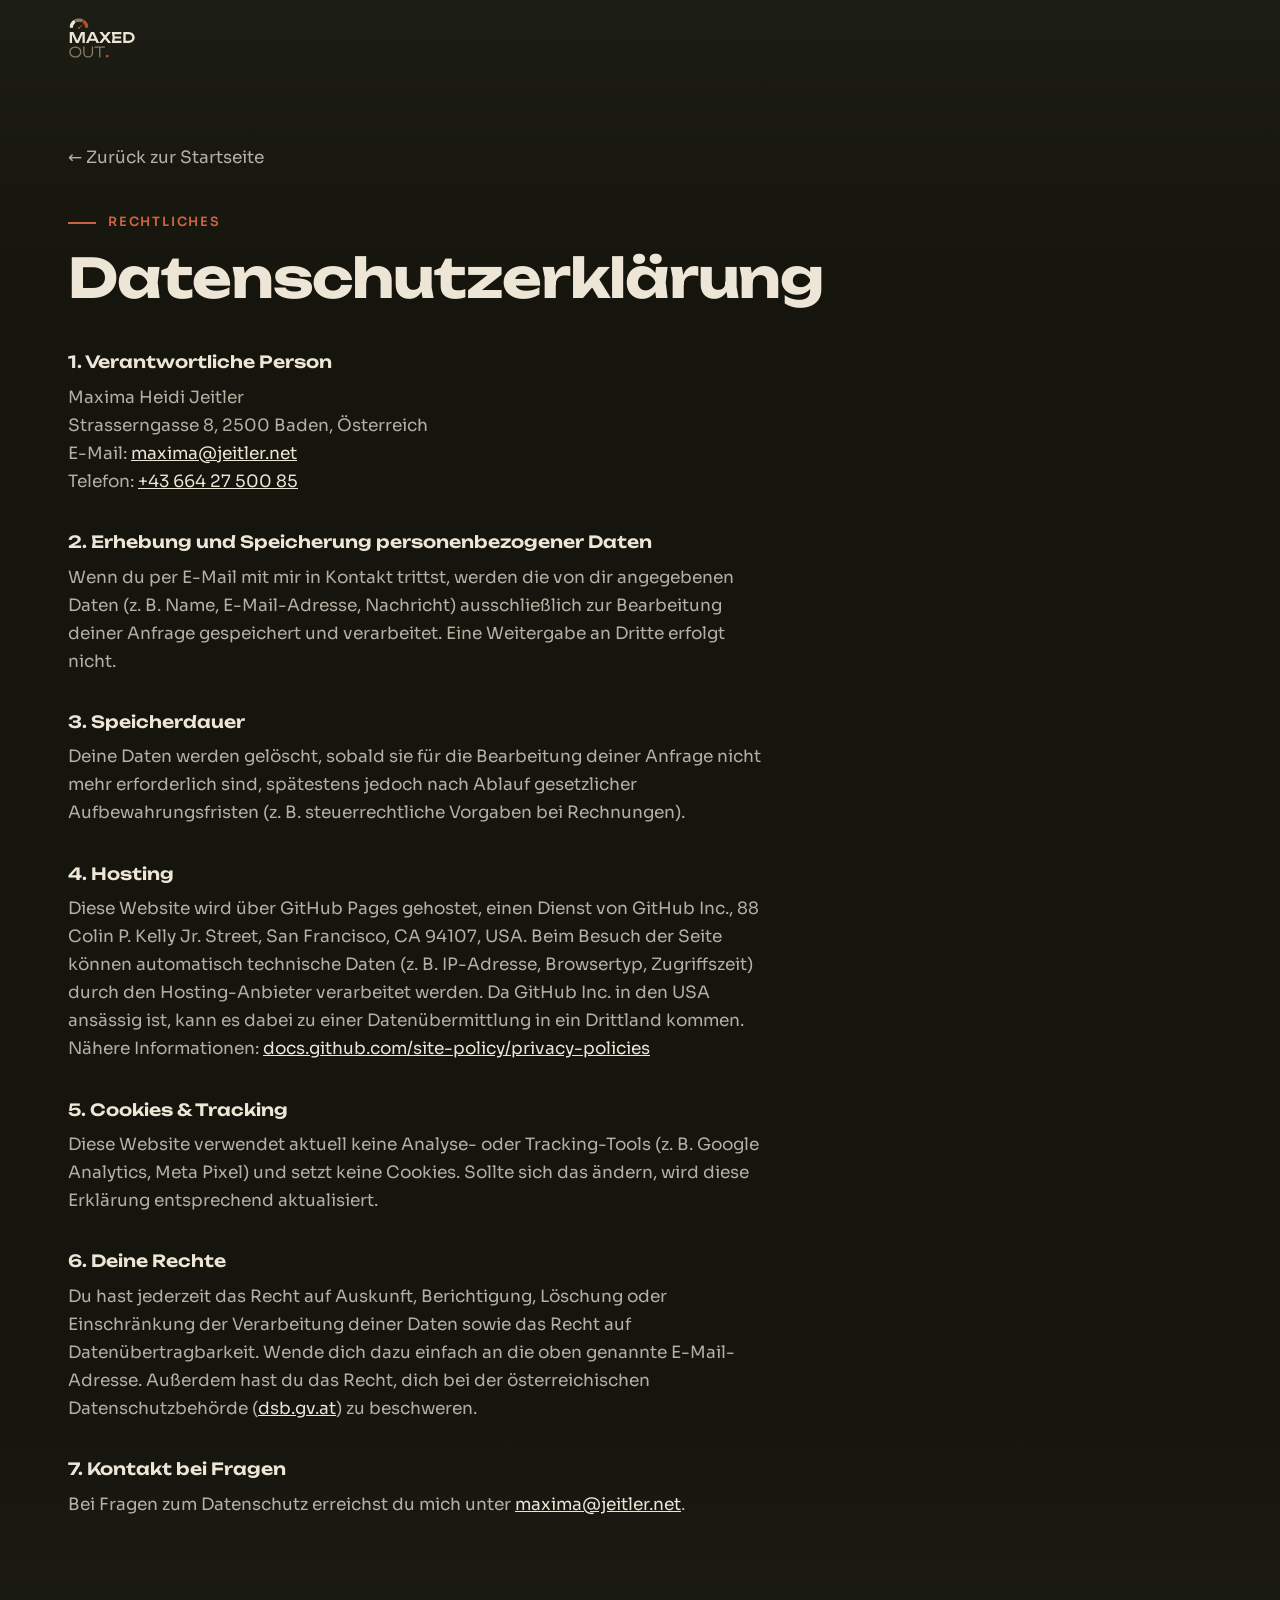
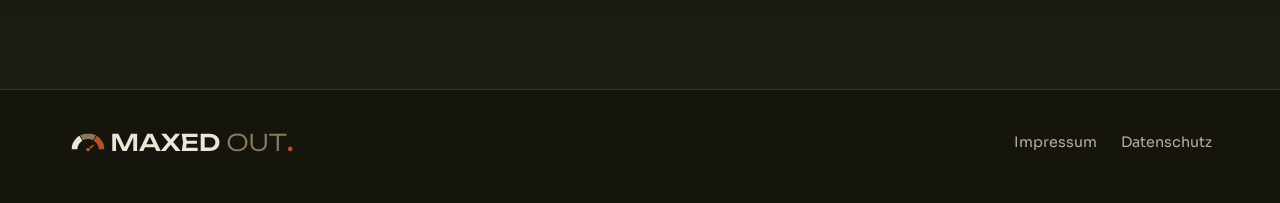
==== datenschutz.html @ 5dde068a "Add files via upload" ====
<!DOCTYPE html>
<html lang="de">
<head>
<meta charset="UTF-8">
<meta name="viewport" content="width=device-width, initial-scale=1">
<title>Datenschutzerklärung — MAXED OUT.</title>
<link rel="preconnect" href="https://fonts.googleapis.com">
<link rel="preconnect" href="https://fonts.gstatic.com" crossorigin>
<link href="https://fonts.googleapis.com/css2?family=Unbounded:wght@600;700;800&family=Sora:wght@300;400;500;600;700&display=swap" rel="stylesheet">
<link rel="icon" href="favicon.svg" type="image/svg+xml">
<link rel="stylesheet" href="styles.css">
</head>
<body>

<header class="nav">
  <div class="container nav__inner">
    <a href="index.html" class="wordmark" aria-label="MAXED OUT. — Startseite">
      <img class="logo logo--nav" src="maxed-out-full.svg" alt="MAXED OUT.">
    </a>
  </div>
</header>

<main id="main">
  <section class="section section--black legal">
    <div class="container">
      <a class="legal__back" href="index.html">← Zurück zur Startseite</a>
      <p class="eyebrow"><span class="eyebrow__bar" aria-hidden="true"></span>Rechtliches</p>
      <h1 class="display-2">Datenschutzerklärung</h1>

      <div class="legal__body">
        <div>
          <h2>1. Verantwortliche Person</h2>
          <p>
            Maxima Heidi Jeitler<br>
            Strasserngasse 8, 2500 Baden, Österreich<br>
            E-Mail: <a href="mailto:maxima@jeitler.net">maxima@jeitler.net</a><br>
            Telefon: <a href="tel:+436642750085">+43 664 27 500 85</a>
          </p>
        </div>

        <div>
          <h2>2. Erhebung und Speicherung personenbezogener Daten</h2>
          <p>Wenn du per E-Mail mit mir in Kontakt trittst, werden die von dir angegebenen Daten (z. B. Name, E-Mail-Adresse, Nachricht) ausschließlich zur Bearbeitung deiner Anfrage gespeichert und verarbeitet. Eine Weitergabe an Dritte erfolgt nicht.</p>
        </div>

        <div>
          <h2>3. Speicherdauer</h2>
          <p>Deine Daten werden gelöscht, sobald sie für die Bearbeitung deiner Anfrage nicht mehr erforderlich sind, spätestens jedoch nach Ablauf gesetzlicher Aufbewahrungsfristen (z. B. steuerrechtliche Vorgaben bei Rechnungen).</p>
        </div>

        <div>
          <h2>4. Hosting</h2>
          <p>Diese Website wird über GitHub Pages gehostet, einen Dienst von GitHub Inc., 88 Colin P. Kelly Jr. Street, San Francisco, CA 94107, USA. Beim Besuch der Seite können automatisch technische Daten (z. B. IP-Adresse, Browsertyp, Zugriffszeit) durch den Hosting-Anbieter verarbeitet werden. Da GitHub Inc. in den USA ansässig ist, kann es dabei zu einer Datenübermittlung in ein Drittland kommen. Nähere Informationen: <a href="https://docs.github.com/site-policy/privacy-policies" target="_blank" rel="noopener">docs.github.com/site-policy/privacy-policies</a></p>
        </div>

        <div>
          <h2>5. Cookies &amp; Tracking</h2>
          <p>Diese Website verwendet aktuell keine Analyse- oder Tracking-Tools (z. B. Google Analytics, Meta Pixel) und setzt keine Cookies. Sollte sich das ändern, wird diese Erklärung entsprechend aktualisiert.</p>
        </div>

        <div>
          <h2>6. Deine Rechte</h2>
          <p>Du hast jederzeit das Recht auf Auskunft, Berichtigung, Löschung oder Einschränkung der Verarbeitung deiner Daten sowie das Recht auf Datenübertragbarkeit. Wende dich dazu einfach an die oben genannte E-Mail-Adresse. Außerdem hast du das Recht, dich bei der österreichischen Datenschutzbehörde (<a href="https://www.dsb.gv.at" target="_blank" rel="noopener">dsb.gv.at</a>) zu beschweren.</p>
        </div>

        <div>
          <h2>7. Kontakt bei Fragen</h2>
          <p>Bei Fragen zum Datenschutz erreichst du mich unter <a href="mailto:maxima@jeitler.net">maxima@jeitler.net</a>.</p>
        </div>
      </div>
    </div>
  </section>
</main>

<footer class="footer section--black">
  <div class="container footer__inner">
    <a class="wordmark" href="index.html" aria-label="MAXED OUT. — Startseite">
      <img class="logo logo--footer" src="maxed-out-mittel.svg" alt="MAXED OUT.">
    </a>
    <div class="footer__links">
      <a href="impressum.html">Impressum</a>
      <a href="datenschutz.html">Datenschutz</a>
    </div>
  </div>
</footer>

<script src="script.js" defer></script>
</body>
</html>
---- styles.css ----
/* =========================================================
   MAXED OUT. · Styles
   Farben und Schriften aus der Brand Summary.
   ========================================================= */

:root {
  --near-black: #15140D;
  --olive: #2F3227;
  --olive-soft: #383B2E;
  --rust: #B5502D;
  --rust-bright: #CC6340;
  --taupe: #8A7A5C;
  --sand: #EDE6D6;
  --sand-dim: rgba(237, 230, 214, 0.74);
  --sand-faint: rgba(237, 230, 214, 0.14);

  --font-display: 'Unbounded', 'Arial Black', sans-serif;
  --font-body: 'Sora', system-ui, sans-serif;

  --fs-hero: clamp(2.3rem, 8.4vw, 5.6rem);
  --fs-h2: clamp(1.9rem, 5vw, 3.4rem);
  --fs-h3: clamp(1.35rem, 2.4vw, 1.75rem);
  --fs-body-lg: clamp(1.1rem, 1.6vw, 1.3rem);

  --pad-x: clamp(1.25rem, 4vw, 3rem);
  --section-y: clamp(5rem, 12vw, 10rem);
  --radius: 1.25rem;
  --ease-out: cubic-bezier(.16, 1, .3, 1);
}

*, *::before, *::after { box-sizing: border-box; }

html {
  scroll-behavior: smooth;
  scroll-padding-top: 5.5rem;
  -webkit-text-size-adjust: 100%;
}

body {
  margin: 0;
  font-family: var(--font-body);
  font-size: 1.0625rem;
  line-height: 1.65;
  color: var(--sand);
  background: var(--near-black);
  -webkit-font-smoothing: antialiased;
  overflow-x: hidden;
}

img, svg { display: block; max-width: 100%; }
a { color: inherit; }
button { font: inherit; color: inherit; }
::selection { background: var(--rust); color: var(--sand); }

:focus-visible { outline: 2px solid var(--rust-bright); outline-offset: 4px; border-radius: 6px; }

.container { width: 100%; max-width: 1240px; margin: 0 auto; padding: 0 var(--pad-x); }

.skip-link {
  position: absolute; left: 1rem; top: -4rem; z-index: 200;
  background: var(--sand); color: var(--near-black); padding: .6rem 1rem; border-radius: .5rem;
  font-weight: 600; text-decoration: none;
}
.skip-link:focus { top: 1rem; }

/* ---------- Typo ---------- */
.display-1, .display-2, .display-3 { font-family: var(--font-display); margin: 0; color: var(--sand); }
.display-1 { font-size: var(--fs-hero); font-weight: 800; line-height: 1.02; letter-spacing: -0.03em; }
.display-2 { font-size: var(--fs-h2); font-weight: 700; line-height: 1.08; letter-spacing: -0.02em; }
.display-3 { font-size: var(--fs-h3); font-weight: 600; line-height: 1.2; letter-spacing: -0.01em; }
.body-lg { font-size: var(--fs-body-lg); line-height: 1.55; }
.dot-accent { color: var(--rust); }
.kicker { margin: 0 0 1.25rem; font-size: .95rem; color: var(--sand-dim); letter-spacing: .01em; }

/* Alte Klassen, die Impressum und Datenschutz noch benutzen */
.eyebrow { display: flex; align-items: center; gap: .75rem; margin: 0 0 1rem; font-size: .8rem; font-weight: 600; letter-spacing: .14em; text-transform: uppercase; color: var(--rust-bright); }
.eyebrow__bar { width: 1.75rem; height: 2px; background: currentColor; }

/* ---------- Buttons ---------- */
.btn {
  --glow-x: 50%; --glow-y: 50%;
  position: relative; display: inline-flex; align-items: center; justify-content: center;
  min-height: 3rem; padding: .8rem 1.5rem; border-radius: 999px;
  font-family: var(--font-body); font-weight: 600; font-size: 1rem; text-decoration: none; white-space: nowrap;
  border: 1px solid transparent; cursor: pointer; overflow: hidden; isolation: isolate;
  transition: background-color .3s, border-color .3s, color .3s;
}
.btn::before {
  content: ''; position: absolute; inset: 0; z-index: -1; opacity: 0;
  background: radial-gradient(120px circle at var(--glow-x) var(--glow-y), rgba(255, 236, 210, .35), transparent 70%);
  transition: opacity .3s;
}
.btn:hover::before { opacity: 1; }
.btn--primary { background: var(--rust); color: var(--sand); }
.btn--primary:hover { background: var(--rust-bright); }
.btn--ghost { border-color: rgba(237, 230, 214, .28); color: var(--sand); }
.btn--ghost:hover { border-color: var(--sand); }
.btn--lg { min-height: 3.6rem; padding: 1rem 2rem; font-size: 1.05rem; }

/* ---------- Navigation ---------- */
.nav {
  position: fixed; inset: 0 0 auto; z-index: 100;
  transition: background-color .4s, backdrop-filter .4s, transform .5s var(--ease-out), border-color .4s;
  border-bottom: 1px solid transparent;
}
.nav.is-scrolled { background: rgba(21, 20, 13, .72); backdrop-filter: blur(18px); -webkit-backdrop-filter: blur(18px); border-color: var(--sand-faint); }
.nav.is-hidden { transform: translateY(-100%); }
.nav__inner { display: flex; align-items: center; gap: 2rem; height: 4.75rem; }
.wordmark { display: inline-flex; flex-shrink: 0; }
.logo--nav { height: 2.6rem; width: auto; }
.logo--footer { height: 1.6rem; width: auto; }
.nav__links { display: flex; gap: 2rem; margin-left: auto; }
.nav__link { position: relative; text-decoration: none; font-size: .95rem; color: var(--sand-dim); transition: color .3s; }
.nav__link::after { content: ''; position: absolute; left: 0; right: 0; bottom: -.3rem; height: 2px; background: var(--rust); transform: scaleX(0); transform-origin: right; transition: transform .4s var(--ease-out); }
.nav__link:hover, .nav__link.is-current { color: var(--sand); }
.nav__link:hover::after, .nav__link.is-current::after { transform: scaleX(1); transform-origin: left; }
.nav__cta { min-height: 2.6rem; padding: .5rem 1.2rem; font-size: .92rem; }

.nav__burger { display: none; margin-left: auto; width: 2.75rem; height: 2.75rem; border: 0; background: none; cursor: pointer; position: relative; z-index: 120; }
.nav__burger span { position: absolute; left: .6rem; right: .6rem; height: 2px; background: var(--sand); border-radius: 2px; transition: transform .45s var(--ease-out); }
.nav__burger span:first-child { top: 1.05rem; }
.nav__burger span:last-child { top: 1.6rem; }
.nav__burger[aria-expanded="true"] span:first-child { transform: translateY(.275rem) rotate(45deg); }
.nav__burger[aria-expanded="true"] span:last-child { transform: translateY(-.275rem) rotate(-45deg); }

.drawer {
  position: fixed; inset: 0; z-index: 90; background: var(--olive);
  display: flex; flex-direction: column; justify-content: center; gap: 3rem; padding: 6rem var(--pad-x) 3rem;
  clip-path: circle(0 at calc(100% - 2.6rem) 2.4rem);
  transition: clip-path .7s var(--ease-out);
}
.drawer.is-open { clip-path: circle(150% at calc(100% - 2.6rem) 2.4rem); }
.drawer__links { display: flex; flex-direction: column; gap: .5rem; }
.drawer__links a { font-family: var(--font-display); font-weight: 700; font-size: clamp(2rem, 10vw, 3rem); text-decoration: none; line-height: 1.2;
  opacity: 0; transform: translateY(1rem); transition: opacity .5s, transform .6s var(--ease-out); }
.drawer.is-open .drawer__links a { opacity: 1; transform: none; }
.drawer.is-open .drawer__links a:nth-child(2) { transition-delay: .05s; }
.drawer.is-open .drawer__links a:nth-child(3) { transition-delay: .1s; }
.drawer.is-open .drawer__links a:nth-child(4) { transition-delay: .15s; }
.drawer__links a:last-child { color: var(--rust-bright); }
.drawer__insta { color: var(--sand-dim); text-decoration: none; }

@media (max-width: 860px) {
  .nav__links, .nav__cta { display: none; }
  .nav__burger { display: block; }
  .logo--nav { height: 2.2rem; }
}

/* ---------- Sections ---------- */
.section { position: relative; padding: var(--section-y) 0; overflow: hidden; }
/* Weiche Übergänge: dunkle und olive Abschnitte laufen ineinander */
.section--black { background: linear-gradient(180deg, #1C1D15 0%, var(--near-black) 18%, var(--near-black) 82%, #1C1D15 100%); }
.section--olive { background: linear-gradient(180deg, var(--near-black) 0%, #262820 12%, var(--olive) 30%, var(--olive) 70%, #262820 88%, var(--near-black) 100%); }
.section > .container { position: relative; z-index: 1; }

/* =========================================================
   Glut: große, weiche Farbflächen pro Abschnitt, dazu ein
   feines Korn. Alles statisch, damit nichts ruckelt.
   ========================================================= */
.glow {
  position: absolute; inset: -20% -15%; pointer-events: none; z-index: 0;
  background:
    radial-gradient(var(--s1, 60%) var(--s1, 60%) at var(--x1, 30%) var(--y1, 25%), var(--c1, rgba(200, 100, 56, .3)), transparent 70%),
    radial-gradient(var(--s2, 55%) var(--s2, 55%) at var(--x2, 70%) var(--y2, 75%), var(--c2, rgba(138, 122, 92, .24)), transparent 72%);
}
.glow::after { /* Korn, scrollt mit, keine Mischmodi */
  content: ''; position: absolute; inset: 0; opacity: .5;
  background-image: url("data:image/svg+xml,%3Csvg xmlns='http://www.w3.org/2000/svg' width='200' height='200'%3E%3Cfilter id='n'%3E%3CfeTurbulence type='fractalNoise' baseFrequency='0.8' numOctaves='2' stitchTiles='stitch'/%3E%3CfeColorMatrix values='0 0 0 0 .93  0 0 0 0 .9  0 0 0 0 .84  0 0 0 .55 -.22'/%3E%3C/filter%3E%3Crect width='100%25' height='100%25' filter='url(%23n)'/%3E%3C/svg%3E");
}

/* Oben: mehr Grün, mehr Tiefe, nur ein Hauch Rost */
.glow--hero    { --c1: rgba(96, 104, 76, .55);  --x1: 22%; --y1: 20%; --s1: 62%;
                 --c2: rgba(181, 80, 45, .2);   --x2: 78%; --y2: 62%; --s2: 48%; }
.glow--about   { --c1: rgba(181, 80, 45, .26);  --x1: 88%; --y1: 22%; --s1: 58%;
                 --c2: rgba(138, 122, 92, .2);  --x2: 10%; --y2: 80%; --s2: 58%; }
.glow--offer   { --c1: rgba(200, 100, 56, .28); --x1: 50%; --y1: 18%; --s1: 66%;
                 --c2: rgba(96, 104, 76, .35);  --x2: 15%; --y2: 85%; --s2: 55%; }
.glow--process { --c1: rgba(181, 80, 45, .24);  --x1: 6%;  --y1: 40%; --s1: 55%;
                 --c2: rgba(138, 122, 92, .2);  --x2: 94%; --y2: 78%; --s2: 48%; }
.glow--closing { --c1: rgba(200, 100, 56, .4);  --x1: 50%; --y1: 40%; --s1: 70%;
                 --c2: rgba(96, 104, 76, .3);   --x2: 50%; --y2: 95%; --s2: 60%; }

/* ---------- Hero ---------- */
.hero {
  position: relative; min-height: 100svh; display: flex; flex-direction: column; justify-content: center;
  padding: 7rem 0 4rem; overflow: hidden;
  background: linear-gradient(180deg, #262820 0%, var(--olive) 35%, var(--olive) 60%, #1C1D15 100%);
}
.hero__glow {
  position: absolute; width: 70vmax; height: 70vmax; left: 72%; top: 52%; border-radius: 50%;
  background: radial-gradient(circle, rgba(181, 80, 45, .42), rgba(181, 80, 45, 0) 60%);
  transform: translate(-50%, -50%); pointer-events: none; transition: opacity .6s;
  opacity: var(--heat, .35);
}
.hero__grid { position: relative; z-index: 1; display: grid; grid-template-columns: 1.05fr 1fr; align-items: center; gap: clamp(2rem, 5vw, 5rem); }
.hero__gauge { position: relative; order: 2; }
.hero__gauge svg { width: 100%; height: auto; overflow: visible; }
.hero__readout {
  position: absolute; left: 50%; bottom: -2.1rem; transform: translateX(-50%);
  font-family: var(--font-display); font-weight: 600; font-size: clamp(.9rem, 1.4vw, 1.1rem); color: var(--sand-dim);
  font-variant-numeric: tabular-nums; letter-spacing: .02em;
}
.hero__unit { opacity: .6; margin-left: .1em; }
.hero__content { order: 1; }
.hero__title { font-size: clamp(2rem, 7.4vw, 4rem); hyphens: manual; }
.hero__sub { max-width: 30rem; margin: 1.5rem 0 2.25rem; color: var(--sand-dim); }
.hero__actions { display: flex; flex-wrap: wrap; gap: .75rem; }
.hero__hint { z-index: 1; position: absolute; left: 0; right: 0; bottom: 1.5rem; margin: 0; text-align: center; font-size: .82rem; color: rgba(237, 230, 214, .45); }
.hint-touch { display: none; }
@media (hover: none) { .hint-mouse { display: none; } .hint-touch { display: inline; } }

@media (max-width: 860px) {
  .hero { padding-top: 6rem; justify-content: flex-start; }
  .hero__grid { grid-template-columns: 1fr; gap: 2.5rem; }
  .hero__gauge { order: 1; width: min(78%, 360px); margin: 1rem auto 0; }
  .hero__content { order: 2; }
}

/* Wort-Split fürs Intro */
.split-word { display: inline-block; overflow: hidden; vertical-align: top; padding-bottom: .08em; margin-bottom: -.08em; }
.split-word > span { display: inline-block; transform: translateY(105%); transition: transform 1s var(--ease-out); }
.is-in .split-word > span { transform: none; }

/* ---------- Laufband ---------- */
.marquee { background: var(--rust); color: var(--sand); overflow: hidden; padding: 1.1rem 0; white-space: nowrap; }
.marquee__track { display: inline-flex; align-items: center; gap: 1.75rem; will-change: transform; }
.marquee__track span { font-family: var(--font-display); font-weight: 600; font-size: clamp(1rem, 2vw, 1.35rem); letter-spacing: -.01em; }
.marquee__track i { width: .5rem; height: .5rem; border-radius: 50%; background: var(--near-black); flex-shrink: 0; }

/* ---------- Über mich ---------- */
.about__grid { display: grid; grid-template-columns: .85fr 1fr; gap: clamp(2.5rem, 6vw, 6rem); align-items: center; }
.about__portrait { position: relative; margin: 0; border-radius: var(--radius); transform-style: preserve-3d; will-change: transform; }
.about__portrait picture, .about__portrait img { border-radius: var(--radius); }
.about__portrait img { width: 100%; height: auto; aspect-ratio: 2 / 3; object-fit: cover; box-shadow: 0 30px 80px rgba(0, 0, 0, .45); }
.about__portrait::after { /* Lichtreflex, folgt dem Zeiger */
  content: ''; position: absolute; inset: 0; border-radius: inherit; pointer-events: none;
  background: radial-gradient(400px circle at var(--lx, 50%) var(--ly, 0%), rgba(255, 230, 200, .16), transparent 60%);
  opacity: var(--lo, 0); transition: opacity .4s;
}
.about__tag {
  position: absolute; left: 1rem; bottom: 1rem; padding: .45rem .9rem; border-radius: 999px;
  background: rgba(21, 20, 13, .6); backdrop-filter: blur(10px); -webkit-backdrop-filter: blur(10px);
  font-size: .85rem; transform: translateZ(40px);
}
.about__text > * + * { margin-top: 1.25rem; }
.about__text .display-2 { margin-bottom: 1.75rem; }
.about__text p { margin-bottom: 0; color: var(--sand-dim); max-width: 34rem; }
.about__text .body-lg { color: var(--sand); }
.about__text .about__quote { font-size: var(--fs-body-lg); line-height: 1.5; color: var(--sand); }
.accent-text { color: var(--rust-bright); }
.about__insta { display: inline-block; margin-top: 2rem; color: var(--sand-dim); text-decoration: none; font-size: .95rem; }
.about__insta span { color: var(--sand); border-bottom: 1px solid var(--rust); padding-bottom: 1px; margin-left: .25rem; transition: color .3s; }
.about__insta:hover span { color: var(--rust-bright); }
@media (max-width: 860px) {
  .about__grid { grid-template-columns: 1fr; }
  .about__portrait { max-width: 420px; }
}

/* ---------- Angebot / Tacho-Regler ---------- */
.offer__head { display: grid; grid-template-columns: 1fr 1fr; gap: 2rem 4rem; align-items: end; margin-bottom: clamp(3rem, 6vw, 5rem); }
.offer__intro { margin: 0; color: var(--sand-dim); max-width: 30rem; }
.offer__grid { display: grid; grid-template-columns: 1.1fr 1fr; gap: clamp(2.5rem, 6vw, 6rem); align-items: center; }
.dial { user-select: none; -webkit-user-select: none; }
.dial__gauge { position: relative; touch-action: none; cursor: grab; }
.dial__gauge.is-dragging { cursor: grabbing; }
.dial__gauge svg { width: 100%; height: auto; overflow: visible; }
.dial__stops { display: grid; grid-template-columns: repeat(4, 1fr); gap: .5rem; margin-top: 2rem; }
.dial__stop {
  min-height: 2.9rem; padding: .5rem .4rem; border-radius: 999px; cursor: pointer;
  background: transparent; border: 1px solid rgba(237, 230, 214, .2); color: var(--sand-dim); font-size: .9rem; font-weight: 500;
  transition: background-color .35s, color .35s, border-color .35s;
}
.dial__stop:hover { border-color: rgba(237, 230, 214, .5); color: var(--sand); }
.dial__stop[aria-selected="true"] { background: var(--sand); color: var(--near-black); border-color: var(--sand); }
.dial__stop[data-stop="3"][aria-selected="true"] { background: var(--rust); color: var(--sand); border-color: var(--rust); }

.offer__panel { position: relative; min-height: 17rem; }
.offer__item {
  position: absolute; inset: 0 0 auto; opacity: 0; transform: translateY(1.25rem); pointer-events: none;
  transition: opacity .45s, transform .7s var(--ease-out);
}
.offer__item.is-active { position: relative; opacity: 1; transform: none; pointer-events: auto; transition-delay: .08s; }
.offer__item p { color: var(--sand-dim); margin: 1rem 0 0; max-width: 32rem; font-size: var(--fs-body-lg); line-height: 1.55; }
.offer__item .offer__fit { font-size: .95rem; color: var(--sand); padding-top: 1rem; border-top: 1px solid var(--sand-faint); margin-top: 1.5rem; }
.offer__item .offer__max { margin: 0 0 .75rem; font-family: var(--font-display); font-weight: 700; font-size: .95rem; color: var(--rust-bright); }
@media (max-width: 860px) {
  .offer__head, .offer__grid { grid-template-columns: 1fr; }
  .dial { max-width: 460px; }
  .offer__panel { min-height: 19rem; }
}

/* Gemeinsame Tacho-Teile */
.g-seg { transition: opacity .35s; }
.g-tick { stroke: rgba(237, 230, 214, .22); stroke-width: 3; stroke-linecap: round; }
.g-label { font-family: var(--font-body); font-size: 15px; fill: rgba(237, 230, 214, .5); }
.g-redline { filter: drop-shadow(0 0 0 rgba(181, 80, 45, 0)); transition: filter .5s; }
.is-hot .g-redline { filter: drop-shadow(0 0 14px rgba(204, 99, 64, .75)); }

/* ---------- Ablauf ---------- */
.process__inner { max-width: 1000px; }
.process__inner .display-2 { margin-bottom: clamp(2.5rem, 5vw, 4rem); }
.steps { --line-x: .55rem; position: relative; list-style: none; margin: 0; padding: 0 0 0 clamp(2.5rem, 6vw, 4.5rem); display: grid; gap: clamp(2.5rem, 6vw, 4rem); }
.steps::before { /* Linie */
  content: ''; position: absolute; left: var(--line-x); top: .6rem; bottom: .6rem; width: 2px; margin-left: -1px;
  background: var(--sand-faint);
}
.steps::after { /* gefüllter Teil der Linie */
  content: ''; position: absolute; left: var(--line-x); top: .6rem; width: 2px; margin-left: -1px;
  height: calc((100% - 1.2rem) * var(--fill, 0)); background: var(--rust);
}
.steps__dot {
  position: absolute; left: var(--line-x); top: .6rem; width: 1.1rem; height: 1.1rem; margin: -.55rem 0 0 -.55rem; border-radius: 50%;
  background: var(--rust); box-shadow: 0 0 0 .45rem rgba(181, 80, 45, .18); z-index: 1;
  transform: translateY(var(--dot-y, 0px));
}
.step { --o: 1; }
.js .step { --o: .2; }
.step__title {
  margin: 0; font-family: var(--font-display); font-weight: 700; letter-spacing: -.02em; line-height: 1.12;
  font-size: clamp(1.6rem, 4.4vw, 3.2rem); opacity: var(--o); transition: opacity .25s linear;
}
.step__text { margin: .6rem 0 0; color: var(--sand-dim); font-size: var(--fs-body-lg); opacity: calc(var(--o) * .95); transition: opacity .25s linear; }

/* ---------- Kontakt ---------- */
.contact { text-align: center; padding: clamp(6rem, 16vw, 12rem) 0; }
.contact__inner { position: relative; z-index: 1; display: flex; flex-direction: column; align-items: center; }
.contact__title { font-size: clamp(2.8rem, 13vw, 9rem); }
.contact__sub { color: var(--sand-dim); margin: 1.5rem 0 .5rem; }
.contact__region { color: rgba(237, 230, 214, .55); font-size: .95rem; max-width: 28rem; margin: 0 0 2.5rem; }
.contact__actions { display: flex; flex-wrap: wrap; justify-content: center; gap: .75rem; }
.copy-mail {
  margin-top: 2.25rem; display: inline-flex; align-items: center; gap: .9rem; padding: .5rem .5rem .5rem 1.1rem;
  background: rgba(21, 20, 13, .35); border: 1px solid var(--sand-faint); border-radius: 999px; cursor: pointer;
  transition: border-color .3s;
}
.copy-mail:hover { border-color: rgba(237, 230, 214, .45); }
.copy-mail__addr { font-size: .95rem; }
.copy-mail__label { font-size: .8rem; font-weight: 600; padding: .35rem .8rem; border-radius: 999px; background: var(--sand-faint); min-width: 5.5rem; transition: background-color .3s, color .3s; }
.copy-mail.is-copied .copy-mail__label { background: var(--sand); color: var(--near-black); }

/* ---------- Footer ---------- */
.footer { background: var(--near-black); padding: 2.5rem 0 3rem; border-top: 1px solid var(--sand-faint); }
.footer__inner { display: flex; align-items: center; justify-content: space-between; gap: 1.5rem; flex-wrap: wrap; }
.footer__links { display: flex; gap: 1.5rem; font-size: .9rem; }
.footer__links a { color: var(--sand-dim); text-decoration: none; transition: color .3s; }
.footer__links a:hover { color: var(--sand); }

/* ---------- Mini-Tacho (Scroll-Fortschritt) ---------- */
.scroll-gauge {
  position: fixed; right: clamp(1rem, 2.5vw, 1.75rem); bottom: clamp(1rem, 2.5vw, 1.75rem); z-index: 80;
  width: 3.75rem; height: 3.75rem; border-radius: 50%; padding: .55rem; cursor: pointer;
  background: rgba(21, 20, 13, .7); border: 1px solid var(--sand-faint);
  backdrop-filter: blur(12px); -webkit-backdrop-filter: blur(12px);
  opacity: 0; transform: translateY(1rem) scale(.9); pointer-events: none;
  transition: opacity .4s, transform .5s var(--ease-out), border-color .3s;
}
.scroll-gauge.is-visible { opacity: 1; transform: none; pointer-events: auto; }
.scroll-gauge:hover { border-color: rgba(237, 230, 214, .45); }
.scroll-gauge svg { width: 100%; height: 100%; }

/* ---------- Scroll-Reveal ---------- */
.js [data-reveal] { opacity: 0; transform: translateY(1.75rem); transition: opacity .9s var(--ease-out), transform 1.1s var(--ease-out); }
.js [data-reveal].is-in { opacity: 1; transform: none; }
.js [data-intro] { opacity: 0; transform: translateY(1.25rem); transition: opacity .9s var(--ease-out), transform 1.1s var(--ease-out); }
.js [data-intro].is-in { opacity: 1; transform: none; }
.js [data-split][data-intro] { opacity: 1; transform: none; }

/* ---------- Cursor ---------- */
.cursor { display: none; }
.has-cursor, .has-cursor a, .has-cursor button, .has-cursor .dial__gauge { cursor: none; }
.has-cursor .cursor { display: block; position: fixed; left: 0; top: 0; z-index: 1000; pointer-events: none; }
.cursor__dot, .cursor__ring { position: fixed; left: 0; top: 0; border-radius: 50%; will-change: transform; }
.cursor__dot { width: 10px; height: 10px; margin: -5px 0 0 -5px; background: var(--rust); }
.cursor__ring {
  width: 44px; height: 44px; margin: -22px 0 0 -22px; border: 1.5px solid rgba(237, 230, 214, .55);
  transition: width .35s var(--ease-out), height .35s var(--ease-out), margin .35s var(--ease-out), border-color .3s, background-color .3s, opacity .3s;
}
.cursor.is-link .cursor__ring { width: 64px; height: 64px; margin: -32px 0 0 -32px; border-color: var(--sand); background: rgba(237, 230, 214, .08); }
.cursor.is-drag .cursor__ring { width: 76px; height: 76px; margin: -38px 0 0 -38px; border-color: var(--rust-bright); }
.cursor.is-hidden .cursor__dot, .cursor.is-hidden .cursor__ring { opacity: 0; }

/* ---------- Rechtliches (Impressum/Datenschutz) ---------- */
.legal { padding-top: 9rem; min-height: 80vh; }
.legal__back { display: inline-block; margin-bottom: 2.5rem; color: var(--sand-dim); text-decoration: none; }
.legal__back:hover { color: var(--sand); }
.legal .display-2 { margin-bottom: 2.5rem; }
.legal__body { max-width: 44rem; color: var(--sand-dim); }
.legal__body h2 { font-family: var(--font-display); font-size: 1.05rem; font-weight: 600; color: var(--sand); margin: 2rem 0 .5rem; }
.legal__body p { margin: 0 0 1rem; }
.legal__body a { color: var(--sand); }
.legal ~ .footer, .legal + .footer { margin-top: 0; }

/* ---------- Weniger Bewegung ---------- */
@media (prefers-reduced-motion: reduce) {
  html { scroll-behavior: auto; }
  *, *::before, *::after { transition-duration: .01ms !important; animation: none !important; }
  .js [data-reveal], .js [data-intro], .split-word > span { opacity: 1; transform: none; }
  .js .step { --o: 1; }
}
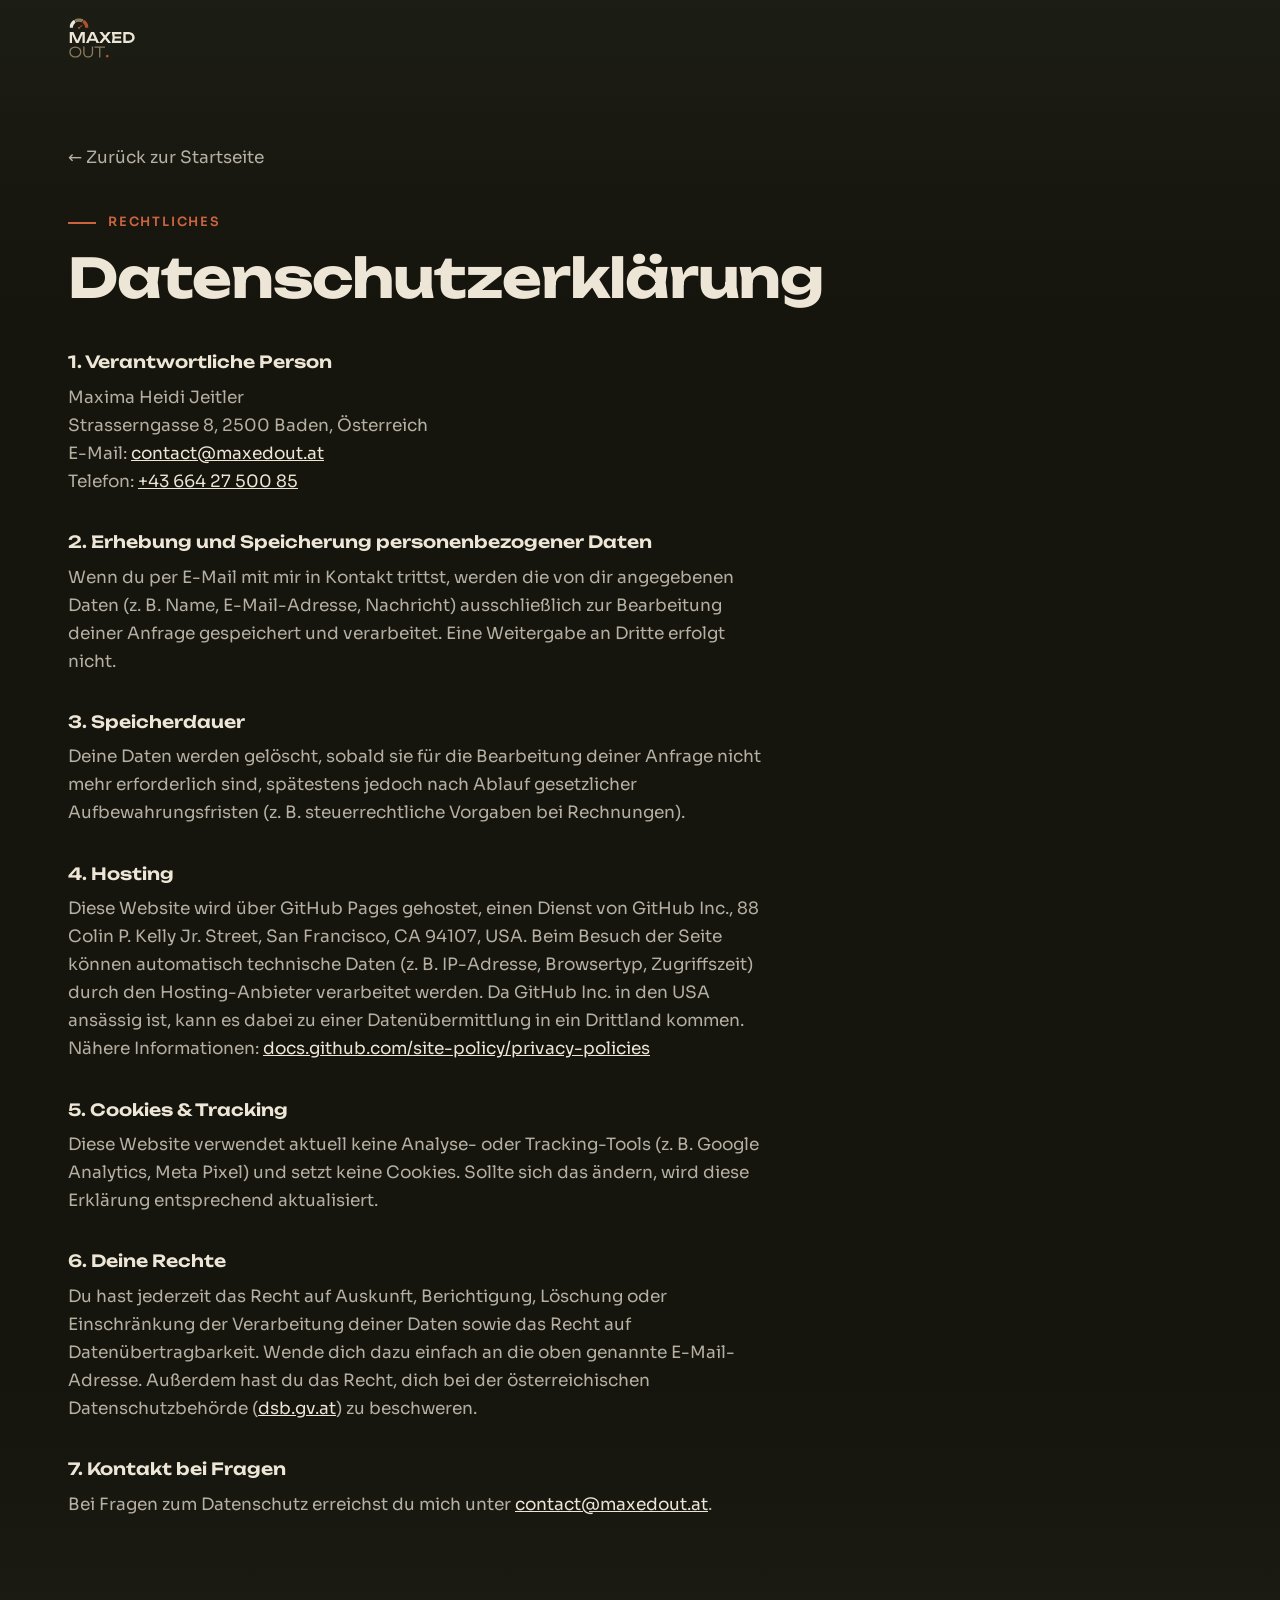
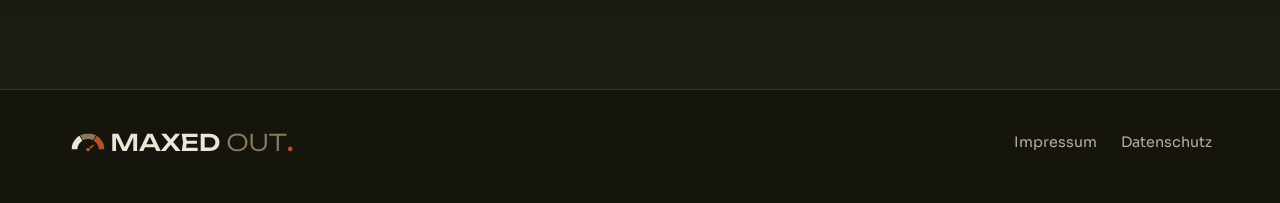
==== commit f1feb5af: "Add files via upload" ====
--- a/datenschutz.html
+++ b/datenschutz.html
@@ -33,7 +33,7 @@
           <p>
             Maxima Heidi Jeitler<br>
             Strasserngasse 8, 2500 Baden, Österreich<br>
-            E-Mail: <a href="mailto:maxima@jeitler.net">maxima@jeitler.net</a><br>
+            E-Mail: <a href="mailto:contact@maxedout.at">contact@maxedout.at</a><br>
             Telefon: <a href="tel:+436642750085">+43 664 27 500 85</a>
           </p>
         </div>
@@ -65,7 +65,7 @@
 
         <div>
           <h2>7. Kontakt bei Fragen</h2>
-          <p>Bei Fragen zum Datenschutz erreichst du mich unter <a href="mailto:maxima@jeitler.net">maxima@jeitler.net</a>.</p>
+          <p>Bei Fragen zum Datenschutz erreichst du mich unter <a href="mailto:contact@maxedout.at">contact@maxedout.at</a>.</p>
         </div>
       </div>
     </div>
--- a/styles.css
+++ b/styles.css
@@ -44,8 +44,11 @@
   color: var(--sand);
   background: var(--near-black);
   -webkit-font-smoothing: antialiased;
+  -webkit-tap-highlight-color: transparent;
   overflow-x: hidden;
-}
+  overflow-x: clip;
+}
+html.menu-open, html.menu-open body { overflow: hidden; }
 
 img, svg { display: block; max-width: 100%; }
 a { color: inherit; }
@@ -54,7 +57,7 @@
 
 :focus-visible { outline: 2px solid var(--rust-bright); outline-offset: 4px; border-radius: 6px; }
 
-.container { width: 100%; max-width: 1240px; margin: 0 auto; padding: 0 var(--pad-x); }
+.container { width: 100%; max-width: 1240px; margin: 0 auto; padding: 0 max(var(--pad-x), env(safe-area-inset-right)) 0 max(var(--pad-x), env(safe-area-inset-left)); }
 
 .skip-link {
   position: absolute; left: 1rem; top: -4rem; z-index: 200;
@@ -90,11 +93,21 @@
   background: radial-gradient(120px circle at var(--glow-x) var(--glow-y), rgba(255, 236, 210, .35), transparent 70%);
   transition: opacity .3s;
 }
-.btn:hover::before { opacity: 1; }
 .btn--primary { background: var(--rust); color: var(--sand); }
-.btn--primary:hover { background: var(--rust-bright); }
 .btn--ghost { border-color: rgba(237, 230, 214, .28); color: var(--sand); }
-.btn--ghost:hover { border-color: var(--sand); }
+@media (hover: hover) {
+  .btn:hover::before { opacity: 1; }
+  .btn--primary:hover { background: var(--rust-bright); }
+  .btn--ghost:hover { border-color: var(--sand); }
+}
+/* Am Handy: Buttons geben beim Antippen nach, mit Lichtpunkt da, wo der Finger ist */
+@media (hover: none) {
+  .btn { transition: background-color .3s, border-color .3s, color .3s, transform .45s var(--ease-out); }
+  .btn:active { transform: scale(.96); transition-duration: .1s; }
+  .btn.is-pressed::before { opacity: 1; transition-duration: .05s; }
+  .btn--primary:active { background: var(--rust-bright); }
+  .btn--ghost:active { border-color: var(--sand); }
+}
 .btn--lg { min-height: 3.6rem; padding: 1rem 2rem; font-size: 1.05rem; }
 
 /* ---------- Navigation ---------- */
@@ -129,6 +142,7 @@
   clip-path: circle(0 at calc(100% - 2.6rem) 2.4rem);
   transition: clip-path .7s var(--ease-out);
 }
+.drawer[hidden] { display: none; }
 .drawer.is-open { clip-path: circle(150% at calc(100% - 2.6rem) 2.4rem); }
 .drawer__links { display: flex; flex-direction: column; gap: .5rem; }
 .drawer__links a { font-family: var(--font-display); font-weight: 700; font-size: clamp(2rem, 10vw, 3rem); text-decoration: none; line-height: 1.2;
@@ -143,7 +157,8 @@
 @media (max-width: 860px) {
   .nav__links, .nav__cta { display: none; }
   .nav__burger { display: block; }
-  .logo--nav { height: 2.2rem; }
+  .logo--nav { height: 1.35rem; }
+  .nav__inner { height: 4.25rem; }
 }
 
 /* ---------- Sections ---------- */
@@ -205,15 +220,71 @@
 .hero__title { font-size: clamp(2rem, 7.4vw, 4rem); hyphens: manual; }
 .hero__sub { max-width: 30rem; margin: 1.5rem 0 2.25rem; color: var(--sand-dim); }
 .hero__actions { display: flex; flex-wrap: wrap; gap: .75rem; }
-.hero__hint { z-index: 1; position: absolute; left: 0; right: 0; bottom: 1.5rem; margin: 0; text-align: center; font-size: .82rem; color: rgba(237, 230, 214, .45); }
+.hero__hint { z-index: 1; position: absolute; left: 0; right: 0; bottom: max(1.5rem, env(safe-area-inset-bottom)); margin: 0; text-align: center; font-size: .82rem; color: rgba(237, 230, 214, .45); }
 .hint-touch { display: none; }
-@media (hover: none) { .hint-mouse { display: none; } .hint-touch { display: inline; } }
+/* Handy: keine Maus, also auch kein Hinweis. Der Tacho lädt von selbst auf MAX */
+@media (hover: none) { .hero__hint { display: none; } }
+/* Glühen, wenn der Tacho auf MAX springt */
+.hero__gauge::before {
+  content: ''; position: absolute; left: 50%; top: 58%; width: 120%; aspect-ratio: 1; border-radius: 50%;
+  transform: translate(-50%, -50%) scale(.6); opacity: 0; pointer-events: none;
+  background: radial-gradient(circle, rgba(204, 99, 64, .45), transparent 62%);
+  transition: opacity .9s, transform 1s var(--ease-out);
+}
+.hero__gauge.is-revving::before { opacity: 1; transform: translate(-50%, -50%) scale(1); transition-duration: .15s, .4s; }
+.hero__gauge.is-revving svg { animation: rumble .09s linear infinite; }
+@keyframes rumble { 0%, 100% { translate: 0 0; } 25% { translate: .6px -.4px; } 50% { translate: -.5px .5px; } 75% { translate: .4px .6px; } }
 
 @media (max-width: 860px) {
-  .hero { padding-top: 6rem; justify-content: flex-start; }
-  .hero__grid { grid-template-columns: 1fr; gap: 2.5rem; }
-  .hero__gauge { order: 1; width: min(78%, 360px); margin: 1rem auto 0; }
+  .hero { padding: 5.5rem 0 4.5rem; justify-content: center; }
+  .hero__grid { grid-template-columns: 1fr; gap: 2.75rem; }
+  .hero__gauge { order: 1; width: min(84%, 380px); margin: 0 auto; }
   .hero__content { order: 2; }
+  .hero__glow { left: 50%; top: 30%; width: 120vmax; height: 120vmax; }
+}
+@media (max-width: 560px) {
+  .hero__actions { display: grid; grid-template-columns: 1fr; }
+  .hero__actions .btn { width: 100%; }
+  .hero__title { overflow-wrap: break-word; }
+}
+@media (max-height: 700px) and (max-width: 560px) {
+  .hero__gauge { width: min(66%, 300px); }
+  .hero__grid { gap: 2.25rem; }
+  .hero__sub { margin: 1.1rem 0 1.6rem; }
+}
+
+/* Handy: ruhige, zentrierte Komposition. Tacho, MAX und Text auf einer Achse */
+@media (max-width: 860px) {
+  .hero { min-height: calc(100svh - 5.5rem); padding: 5.25rem 0 2.25rem; } /* Laufband sitzt über der Browser-Leiste */
+  .hero__grid { gap: 1.9rem; text-align: center; }
+  .hero__gauge { width: min(64vw, 300px); }
+  .hero__readout { position: static; transform: none; margin-top: .55rem; text-align: center; font-size: .82rem; letter-spacing: .2em; padding-left: .2em; }
+  .hero__content { display: flex; flex-direction: column; align-items: center; }
+  .hero .kicker { font-size: .7rem; font-weight: 500; letter-spacing: .2em; text-transform: uppercase; margin-bottom: 1.1rem; }
+  .hero__title { font-size: clamp(1.9rem, 8.6vw, 3rem); line-height: 1.06; text-wrap: balance; }
+  .hero__sub { margin: 1.15rem auto 1.9rem; max-width: 22rem; font-size: 1.02rem; }
+  .hero__actions { display: flex; flex-direction: column; align-items: center; gap: .35rem; width: 100%; }
+  .hero__actions .btn--primary { width: 100%; max-width: 22rem; min-height: 3.35rem; }
+  .hero__actions .btn--ghost { border-color: transparent; min-height: 2.9rem; color: var(--sand-dim); font-weight: 500; }
+  .hero__actions .btn--ghost::after { content: '↓'; margin-left: .45rem; color: var(--rust-bright); }
+}
+@media (max-width: 560px) {
+  .hero__actions { display: flex; }
+  .hero__actions .btn--ghost { width: auto; }
+}
+@media (max-width: 390px) {
+  .hero .kicker { font-size: .64rem; letter-spacing: .13em; }
+}
+@media (max-height: 700px) and (max-width: 560px) {
+  .hero__gauge { width: min(52vw, 240px); }
+  .hero__grid { gap: 1.4rem; }
+}
+
+/* Handy: Texte sauber umbrechen (keine einzelnen Wörter allein in der letzten Zeile) */
+@media (max-width: 560px) {
+  .m-line { display: block; }
+  .display-2, .contact__sub, .contact__region, .step__text, .offer__intro { text-wrap: balance; }
+  .about__text p, .offer__item p { text-wrap: pretty; }
 }
 
 /* Wort-Split fürs Intro */
@@ -234,7 +305,7 @@
 .about__portrait img { width: 100%; height: auto; aspect-ratio: 2 / 3; object-fit: cover; box-shadow: 0 30px 80px rgba(0, 0, 0, .45); }
 .about__portrait::after { /* Lichtreflex, folgt dem Zeiger */
   content: ''; position: absolute; inset: 0; border-radius: inherit; pointer-events: none;
-  background: radial-gradient(400px circle at var(--lx, 50%) var(--ly, 0%), rgba(255, 230, 200, .16), transparent 60%);
+  background: radial-gradient(min(400px, 90%) circle at var(--lx, 50%) var(--ly, 0%), rgba(255, 230, 200, .16), transparent 60%);
   opacity: var(--lo, 0); transition: opacity .4s;
 }
 .about__tag {
@@ -250,10 +321,10 @@
 .accent-text { color: var(--rust-bright); }
 .about__insta { display: inline-block; margin-top: 2rem; color: var(--sand-dim); text-decoration: none; font-size: .95rem; }
 .about__insta span { color: var(--sand); border-bottom: 1px solid var(--rust); padding-bottom: 1px; margin-left: .25rem; transition: color .3s; }
-.about__insta:hover span { color: var(--rust-bright); }
+@media (hover: hover) { .about__insta:hover span { color: var(--rust-bright); } }
 @media (max-width: 860px) {
   .about__grid { grid-template-columns: 1fr; }
-  .about__portrait { max-width: 420px; }
+  .about__portrait { max-width: 420px; width: 100%; margin: 0 auto; }
 }
 
 /* ---------- Angebot / Tacho-Regler ---------- */
@@ -261,7 +332,7 @@
 .offer__intro { margin: 0; color: var(--sand-dim); max-width: 30rem; }
 .offer__grid { display: grid; grid-template-columns: 1.1fr 1fr; gap: clamp(2.5rem, 6vw, 6rem); align-items: center; }
 .dial { user-select: none; -webkit-user-select: none; }
-.dial__gauge { position: relative; touch-action: none; cursor: grab; }
+.dial__gauge { position: relative; touch-action: pan-y; cursor: grab; -webkit-touch-callout: none; }
 .dial__gauge.is-dragging { cursor: grabbing; }
 .dial__gauge svg { width: 100%; height: auto; overflow: visible; }
 .dial__stops { display: grid; grid-template-columns: repeat(4, 1fr); gap: .5rem; margin-top: 2rem; }
@@ -270,23 +341,28 @@
   background: transparent; border: 1px solid rgba(237, 230, 214, .2); color: var(--sand-dim); font-size: .9rem; font-weight: 500;
   transition: background-color .35s, color .35s, border-color .35s;
 }
-.dial__stop:hover { border-color: rgba(237, 230, 214, .5); color: var(--sand); }
+@media (hover: hover) { .dial__stop:hover { border-color: rgba(237, 230, 214, .5); color: var(--sand); } }
+.dial__stop { transition: background-color .35s, color .35s, border-color .35s, transform .4s var(--ease-out); }
+.dial__stop:active { transform: scale(.94); transition-duration: .1s; }
 .dial__stop[aria-selected="true"] { background: var(--sand); color: var(--near-black); border-color: var(--sand); }
 .dial__stop[data-stop="3"][aria-selected="true"] { background: var(--rust); color: var(--sand); border-color: var(--rust); }
 
-.offer__panel { position: relative; min-height: 17rem; }
+.offer__panel { position: relative; display: grid; }
 .offer__item {
-  position: absolute; inset: 0 0 auto; opacity: 0; transform: translateY(1.25rem); pointer-events: none;
-  transition: opacity .45s, transform .7s var(--ease-out);
-}
-.offer__item.is-active { position: relative; opacity: 1; transform: none; pointer-events: auto; transition-delay: .08s; }
+  grid-area: 1 / 1; opacity: 0; transform: translateY(1.25rem); pointer-events: none; visibility: hidden;
+  transition: opacity .45s, transform .7s var(--ease-out), visibility 0s .7s;
+}
+.offer__item.is-active { opacity: 1; transform: none; pointer-events: auto; visibility: visible; transition-delay: .08s, .08s, 0s; }
 .offer__item p { color: var(--sand-dim); margin: 1rem 0 0; max-width: 32rem; font-size: var(--fs-body-lg); line-height: 1.55; }
 .offer__item .offer__fit { font-size: .95rem; color: var(--sand); padding-top: 1rem; border-top: 1px solid var(--sand-faint); margin-top: 1.5rem; }
 .offer__item .offer__max { margin: 0 0 .75rem; font-family: var(--font-display); font-weight: 700; font-size: .95rem; color: var(--rust-bright); }
 @media (max-width: 860px) {
   .offer__head, .offer__grid { grid-template-columns: 1fr; }
-  .dial { max-width: 460px; }
-  .offer__panel { min-height: 19rem; }
+  .offer__grid { gap: 2.5rem; }
+  .dial { max-width: 460px; width: 100%; margin: 0 auto; }
+  .dial__stops { margin-top: 1.5rem; gap: .4rem; }
+  .dial__stop { font-size: .85rem; padding: .5rem .2rem; }
+  .offer__head { margin-bottom: 2.5rem; }
 }
 
 /* Gemeinsame Tacho-Teile */
@@ -326,6 +402,45 @@
 .contact__inner { position: relative; z-index: 1; display: flex; flex-direction: column; align-items: center; }
 .contact__title { font-size: clamp(2.8rem, 13vw, 9rem); }
 .contact__sub { color: var(--sand-dim); margin: 1.5rem 0 .5rem; }
+
+/* Foto über "Schreib mir." mit einer Benachrichtigung, die reinploppt */
+.contact__photo { position: relative; width: clamp(13rem, 24vw, 17.5rem); margin: 0 0 3.25rem; transform-style: preserve-3d; will-change: transform; }
+.contact__card { border-radius: var(--radius); overflow: hidden; background: #3a2f26; /* Platzhalter in Fotofarbe, bis das Bild da ist */ rotate: -3deg; box-shadow: 0 30px 80px rgba(0, 0, 0, .5); }
+.contact__card img { display: block; width: 100%; height: auto; aspect-ratio: 2 / 3; object-fit: cover; }
+.contact__photo::after { /* Lichtreflex wie beim Porträt */
+  content: ''; position: absolute; inset: 0; border-radius: var(--radius); rotate: -3deg; pointer-events: none;
+  background: radial-gradient(min(320px, 90%) circle at var(--lx, 50%) var(--ly, 0%), rgba(255, 230, 200, .16), transparent 60%);
+  opacity: var(--lo, 0); transition: opacity .4s;
+}
+.notif {
+  position: absolute; left: 50%; top: 1.4rem; translate: -50% 0; width: min(19.5rem, calc(100vw - 2.5rem)); z-index: 1;
+  display: flex; align-items: center; gap: .7rem; padding: .7rem .85rem; text-align: left;
+  background: rgba(30, 31, 24, .78); border: 1px solid rgba(237, 230, 214, .12); border-radius: 1.1rem;
+  backdrop-filter: blur(16px) saturate(1.3); -webkit-backdrop-filter: blur(16px) saturate(1.3);
+  box-shadow: 0 14px 40px rgba(0, 0, 0, .4);
+  opacity: 0; transform: translateY(-1rem) scale(.92) translateZ(50px);
+  transition: opacity .5s, transform .8s var(--ease-out);
+}
+.contact__photo.is-in .notif { opacity: 1; transform: translateZ(50px); transition-delay: .9s; }
+@media (hover: none) {
+  .notif { transition: none; transform: translateY(-.9rem) scale(.9); }
+  .contact__photo.is-in .notif { opacity: 0; transform: translateY(-.9rem) scale(.9); }
+  .contact__photo.notif-in .notif { animation: notif-pop .85s var(--ease-out) both; }
+}
+@keyframes notif-pop {
+  0%   { opacity: 0; transform: translateY(-1.6rem) scale(.88); }
+  55%  { opacity: 1; transform: translateY(.25rem) scale(1.02); }
+  100% { opacity: 1; transform: none; }
+}
+.notif__icon { flex-shrink: 0; width: 2.3rem; height: 2.3rem; border-radius: .6rem; background: var(--olive); display: grid; place-items: center; }
+.notif__icon img { width: 1.5rem; height: 1.5rem; }
+.notif__body { display: flex; flex-direction: column; min-width: 0; line-height: 1.3; }
+.notif__body strong { font-size: .85rem; font-weight: 600; color: var(--sand); }
+.notif__body span { font-size: .8rem; color: var(--sand-dim); white-space: nowrap; overflow: hidden; text-overflow: ellipsis; }
+.notif__time { align-self: flex-start; margin-left: auto; font-size: .72rem; color: rgba(237, 230, 214, .45); }
+@media (max-width: 560px) {
+  .contact__photo { width: min(62vw, 15rem); margin-bottom: 2.75rem; }
+}
 .contact__region { color: rgba(237, 230, 214, .55); font-size: .95rem; max-width: 28rem; margin: 0 0 2.5rem; }
 .contact__actions { display: flex; flex-wrap: wrap; justify-content: center; gap: .75rem; }
 .copy-mail {
@@ -333,7 +448,9 @@
   background: rgba(21, 20, 13, .35); border: 1px solid var(--sand-faint); border-radius: 999px; cursor: pointer;
   transition: border-color .3s;
 }
-.copy-mail:hover { border-color: rgba(237, 230, 214, .45); }
+@media (hover: hover) { .copy-mail:hover { border-color: rgba(237, 230, 214, .45); } }
+.copy-mail:active { transform: scale(.97); }
+.copy-mail { transition: border-color .3s, transform .3s var(--ease-out); }
 .copy-mail__addr { font-size: .95rem; }
 .copy-mail__label { font-size: .8rem; font-weight: 600; padding: .35rem .8rem; border-radius: 999px; background: var(--sand-faint); min-width: 5.5rem; transition: background-color .3s, color .3s; }
 .copy-mail.is-copied .copy-mail__label { background: var(--sand); color: var(--near-black); }
@@ -344,10 +461,16 @@
 .footer__links { display: flex; gap: 1.5rem; font-size: .9rem; }
 .footer__links a { color: var(--sand-dim); text-decoration: none; transition: color .3s; }
 .footer__links a:hover { color: var(--sand); }
+@media (max-width: 560px) {
+  .contact__actions { display: grid; grid-template-columns: 1fr; width: 100%; max-width: 22rem; }
+  .contact__actions .btn { width: 100%; }
+  .footer { padding-bottom: calc(6.5rem + env(safe-area-inset-bottom)); }
+  .footer__links { gap: 1.25rem; }
+}
 
 /* ---------- Mini-Tacho (Scroll-Fortschritt) ---------- */
 .scroll-gauge {
-  position: fixed; right: clamp(1rem, 2.5vw, 1.75rem); bottom: clamp(1rem, 2.5vw, 1.75rem); z-index: 80;
+  position: fixed; right: max(clamp(1rem, 2.5vw, 1.75rem), env(safe-area-inset-right)); bottom: max(clamp(1rem, 2.5vw, 1.75rem), env(safe-area-inset-bottom)); z-index: 80;
   width: 3.75rem; height: 3.75rem; border-radius: 50%; padding: .55rem; cursor: pointer;
   background: rgba(21, 20, 13, .7); border: 1px solid var(--sand-faint);
   backdrop-filter: blur(12px); -webkit-backdrop-filter: blur(12px);
@@ -355,7 +478,8 @@
   transition: opacity .4s, transform .5s var(--ease-out), border-color .3s;
 }
 .scroll-gauge.is-visible { opacity: 1; transform: none; pointer-events: auto; }
-.scroll-gauge:hover { border-color: rgba(237, 230, 214, .45); }
+@media (hover: hover) { .scroll-gauge:hover { border-color: rgba(237, 230, 214, .45); } }
+.scroll-gauge:active { transform: scale(.9); }
 .scroll-gauge svg { width: 100%; height: 100%; }
 
 /* ---------- Scroll-Reveal ---------- */
@@ -391,9 +515,16 @@
 .legal ~ .footer, .legal + .footer { margin-top: 0; }
 
 /* ---------- Weniger Bewegung ---------- */
+/* Statt alles abzuschalten: keine Bewegung im Raum, aber sanftes Einblenden.
+   (Am iPhone ist "Bewegung reduzieren" oft eingeschaltet, dann soll die Seite trotzdem leben.) */
 @media (prefers-reduced-motion: reduce) {
   html { scroll-behavior: auto; }
-  *, *::before, *::after { transition-duration: .01ms !important; animation: none !important; }
-  .js [data-reveal], .js [data-intro], .split-word > span { opacity: 1; transform: none; }
+  *, *::before, *::after { animation-duration: .01ms !important; animation-iteration-count: 1 !important; }
+  .js [data-reveal], .js [data-intro] { transform: none; transition: opacity 1s ease; }
+  .split-word > span { transform: none; }
   .js .step { --o: 1; }
-}
+  .offer__item { transform: none; }
+  .notif, .contact__photo.is-in .notif { transform: none; }
+  .contact__photo.notif-in .notif { animation: notif-fade .8s ease both !important; }
+}
+@keyframes notif-fade { from { opacity: 0; } to { opacity: 1; } }
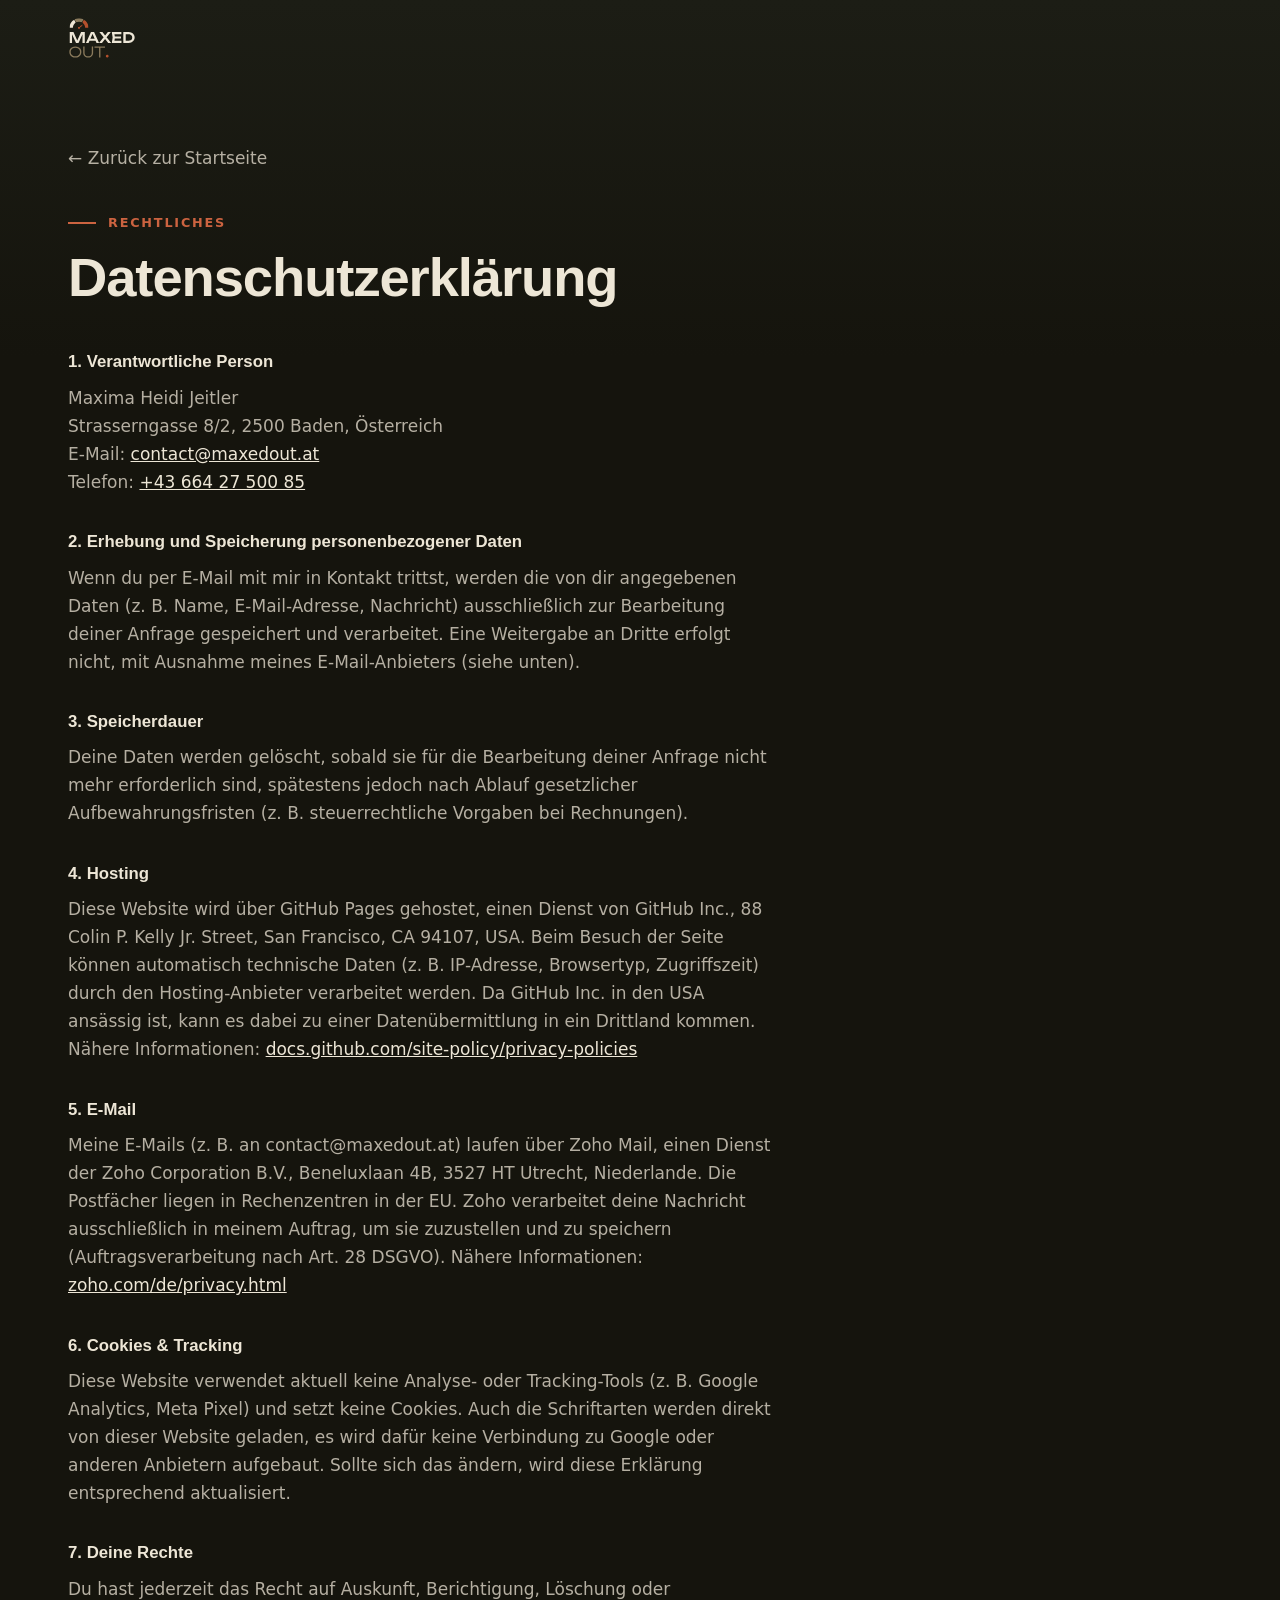
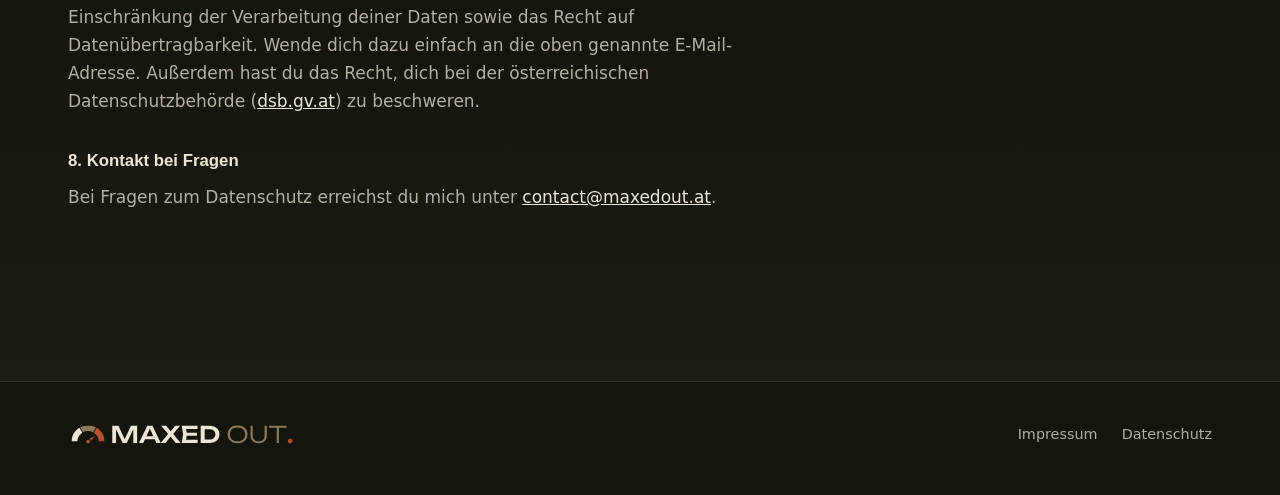
==== commit e4026050: "Schriften lokal statt Google Fonts, Zoho in Datenschutz, Adresse 8/2" ====
--- a/datenschutz.html
+++ b/datenschutz.html
@@ -4,9 +4,9 @@
 <meta charset="UTF-8">
 <meta name="viewport" content="width=device-width, initial-scale=1">
 <title>Datenschutzerklärung — MAXED OUT.</title>
-<link rel="preconnect" href="https://fonts.googleapis.com">
-<link rel="preconnect" href="https://fonts.gstatic.com" crossorigin>
-<link href="https://fonts.googleapis.com/css2?family=Unbounded:wght@600;700;800&family=Sora:wght@300;400;500;600;700&display=swap" rel="stylesheet">
+<link rel="preload" href="fonts/unbounded-latin.woff2" as="font" type="font/woff2" crossorigin>
+<link rel="preload" href="fonts/sora-latin.woff2" as="font" type="font/woff2" crossorigin>
+<link rel="stylesheet" href="fonts.css">
 <link rel="icon" href="favicon.svg" type="image/svg+xml">
 <link rel="stylesheet" href="styles.css">
 </head>
@@ -32,7 +32,7 @@
           <h2>1. Verantwortliche Person</h2>
           <p>
             Maxima Heidi Jeitler<br>
-            Strasserngasse 8, 2500 Baden, Österreich<br>
+            Strasserngasse 8/2, 2500 Baden, Österreich<br>
             E-Mail: <a href="mailto:contact@maxedout.at">contact@maxedout.at</a><br>
             Telefon: <a href="tel:+436642750085">+43 664 27 500 85</a>
           </p>
@@ -40,7 +40,7 @@
 
         <div>
           <h2>2. Erhebung und Speicherung personenbezogener Daten</h2>
-          <p>Wenn du per E-Mail mit mir in Kontakt trittst, werden die von dir angegebenen Daten (z. B. Name, E-Mail-Adresse, Nachricht) ausschließlich zur Bearbeitung deiner Anfrage gespeichert und verarbeitet. Eine Weitergabe an Dritte erfolgt nicht.</p>
+          <p>Wenn du per E-Mail mit mir in Kontakt trittst, werden die von dir angegebenen Daten (z. B. Name, E-Mail-Adresse, Nachricht) ausschließlich zur Bearbeitung deiner Anfrage gespeichert und verarbeitet. Eine Weitergabe an Dritte erfolgt nicht, mit Ausnahme meines E-Mail-Anbieters (siehe unten).</p>
         </div>
 
         <div>
@@ -54,17 +54,22 @@
         </div>
 
         <div>
-          <h2>5. Cookies &amp; Tracking</h2>
-          <p>Diese Website verwendet aktuell keine Analyse- oder Tracking-Tools (z. B. Google Analytics, Meta Pixel) und setzt keine Cookies. Sollte sich das ändern, wird diese Erklärung entsprechend aktualisiert.</p>
+          <h2>5. E-Mail</h2>
+          <p>Meine E-Mails (z.&nbsp;B. an contact@maxedout.at) laufen über Zoho Mail, einen Dienst der Zoho Corporation B.V., Beneluxlaan 4B, 3527 HT Utrecht, Niederlande. Die Postfächer liegen in Rechenzentren in der EU. Zoho verarbeitet deine Nachricht ausschließlich in meinem Auftrag, um sie zuzustellen und zu speichern (Auftragsverarbeitung nach Art.&nbsp;28 DSGVO). Nähere Informationen: <a href="https://www.zoho.com/de/privacy.html" target="_blank" rel="noopener">zoho.com/de/privacy.html</a></p>
         </div>
 
         <div>
-          <h2>6. Deine Rechte</h2>
+          <h2>6. Cookies &amp; Tracking</h2>
+          <p>Diese Website verwendet aktuell keine Analyse- oder Tracking-Tools (z. B. Google Analytics, Meta Pixel) und setzt keine Cookies. Auch die Schriftarten werden direkt von dieser Website geladen, es wird dafür keine Verbindung zu Google oder anderen Anbietern aufgebaut. Sollte sich das ändern, wird diese Erklärung entsprechend aktualisiert.</p>
+        </div>
+
+        <div>
+          <h2>7. Deine Rechte</h2>
           <p>Du hast jederzeit das Recht auf Auskunft, Berichtigung, Löschung oder Einschränkung der Verarbeitung deiner Daten sowie das Recht auf Datenübertragbarkeit. Wende dich dazu einfach an die oben genannte E-Mail-Adresse. Außerdem hast du das Recht, dich bei der österreichischen Datenschutzbehörde (<a href="https://www.dsb.gv.at" target="_blank" rel="noopener">dsb.gv.at</a>) zu beschweren.</p>
         </div>
 
         <div>
-          <h2>7. Kontakt bei Fragen</h2>
+          <h2>8. Kontakt bei Fragen</h2>
           <p>Bei Fragen zum Datenschutz erreichst du mich unter <a href="mailto:contact@maxedout.at">contact@maxedout.at</a>.</p>
         </div>
       </div>
--- a/fonts.css
+++ b/fonts.css
@@ -0,0 +1,33 @@
+/* Schriften lokal (statt Google Fonts), damit keine Besucherdaten an Google gehen */
+@font-face {
+  font-family: 'Sora';
+  font-style: normal;
+  font-weight: 300 700;
+  font-display: swap;
+  src: url(fonts/sora-latin-ext.woff2) format('woff2');
+  unicode-range: U+0100-02BA, U+02BD-02C5, U+02C7-02CC, U+02CE-02D7, U+02DD-02FF, U+0304, U+0308, U+0329, U+1D00-1DBF, U+1E00-1E9F, U+1EF2-1EFF, U+2020, U+20A0-20AB, U+20AD-20C0, U+2113, U+2C60-2C7F, U+A720-A7FF;
+}
+@font-face {
+  font-family: 'Sora';
+  font-style: normal;
+  font-weight: 300 700;
+  font-display: swap;
+  src: url(fonts/sora-latin.woff2) format('woff2');
+  unicode-range: U+0000-00FF, U+0131, U+0152-0153, U+02BB-02BC, U+02C6, U+02DA, U+02DC, U+0304, U+0308, U+0329, U+2000-206F, U+20AC, U+2122, U+2191, U+2193, U+2212, U+2215, U+FEFF, U+FFFD;
+}
+@font-face {
+  font-family: 'Unbounded';
+  font-style: normal;
+  font-weight: 500 800;
+  font-display: swap;
+  src: url(fonts/unbounded-latin-ext.woff2) format('woff2');
+  unicode-range: U+0100-02BA, U+02BD-02C5, U+02C7-02CC, U+02CE-02D7, U+02DD-02FF, U+0304, U+0308, U+0329, U+1D00-1DBF, U+1E00-1E9F, U+1EF2-1EFF, U+2020, U+20A0-20AB, U+20AD-20C0, U+2113, U+2C60-2C7F, U+A720-A7FF;
+}
+@font-face {
+  font-family: 'Unbounded';
+  font-style: normal;
+  font-weight: 500 800;
+  font-display: swap;
+  src: url(fonts/unbounded-latin.woff2) format('woff2');
+  unicode-range: U+0000-00FF, U+0131, U+0152-0153, U+02BB-02BC, U+02C6, U+02DA, U+02DC, U+0304, U+0308, U+0329, U+2000-206F, U+20AC, U+2122, U+2191, U+2193, U+2212, U+2215, U+FEFF, U+FFFD;
+}
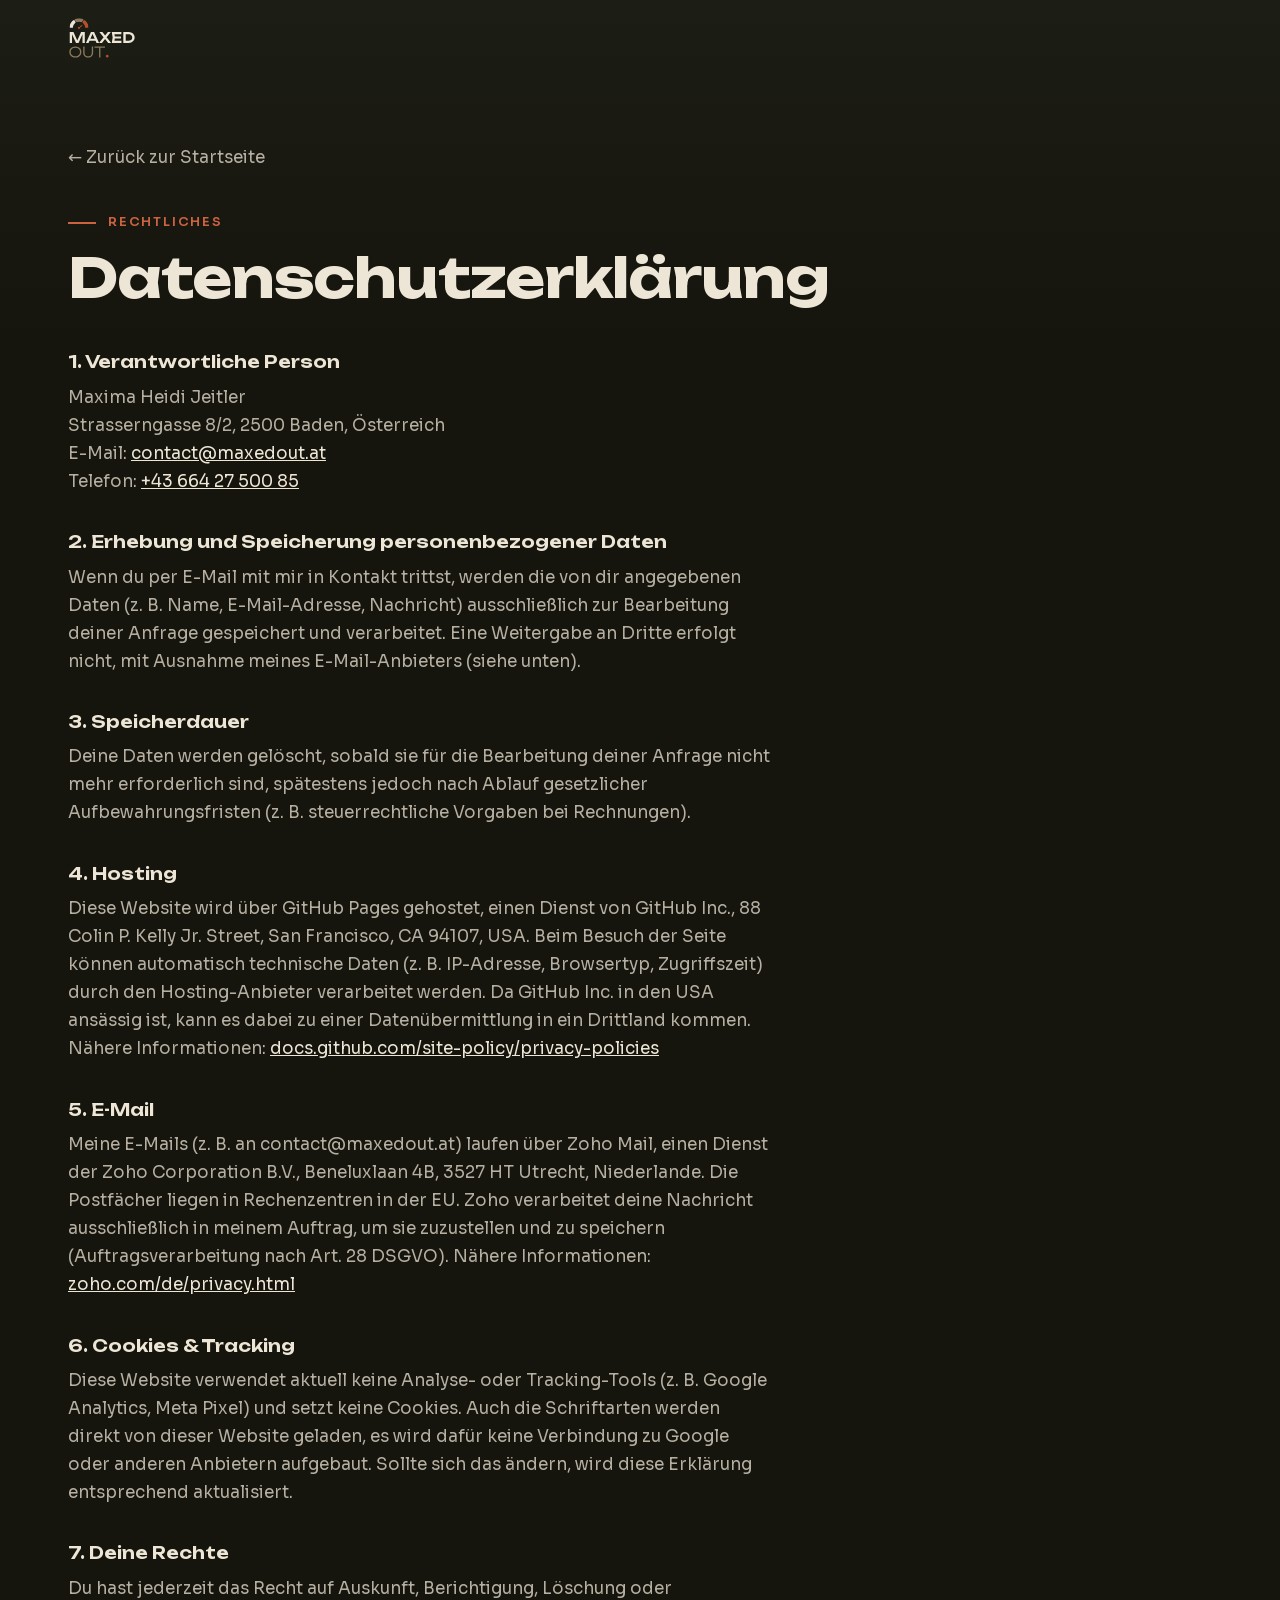
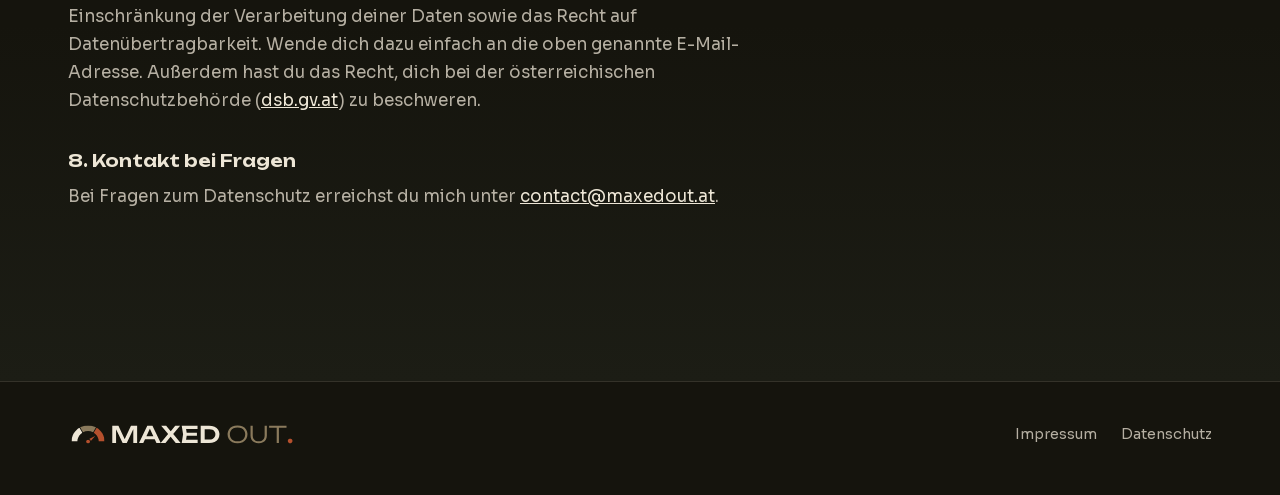
==== commit 7d7b3b65: "Add files via upload" ====
--- a/datenschutz.html
+++ b/datenschutz.html
@@ -2,6 +2,7 @@
 <html lang="de">
 <head>
 <meta charset="UTF-8">
+<meta name="robots" content="noindex, nofollow">
 <meta name="viewport" content="width=device-width, initial-scale=1">
 <title>Datenschutzerklärung — MAXED OUT.</title>
 <link rel="preload" href="fonts/unbounded-latin.woff2" as="font" type="font/woff2" crossorigin>
--- a/styles.css
+++ b/styles.css
@@ -321,7 +321,7 @@
 .accent-text { color: var(--rust-bright); }
 .about__insta { display: inline-block; margin-top: 2rem; color: var(--sand-dim); text-decoration: none; font-size: .95rem; }
 .about__insta span { color: var(--sand); border-bottom: 1px solid var(--rust); padding-bottom: 1px; margin-left: .25rem; transition: color .3s; }
-@media (hover: hover) { .about__insta:hover span { color: var(--rust-bright); } }
+
 @media (max-width: 860px) {
   .about__grid { grid-template-columns: 1fr; }
   .about__portrait { max-width: 420px; width: 100%; margin: 0 auto; }
@@ -461,6 +461,7 @@
 .footer__links { display: flex; gap: 1.5rem; font-size: .9rem; }
 .footer__links a { color: var(--sand-dim); text-decoration: none; transition: color .3s; }
 .footer__links a:hover { color: var(--sand); }
+.footer__soon { color: var(--sand-dim); opacity: .6; }
 @media (max-width: 560px) {
   .contact__actions { display: grid; grid-template-columns: 1fr; width: 100%; max-width: 22rem; }
   .contact__actions .btn { width: 100%; }
